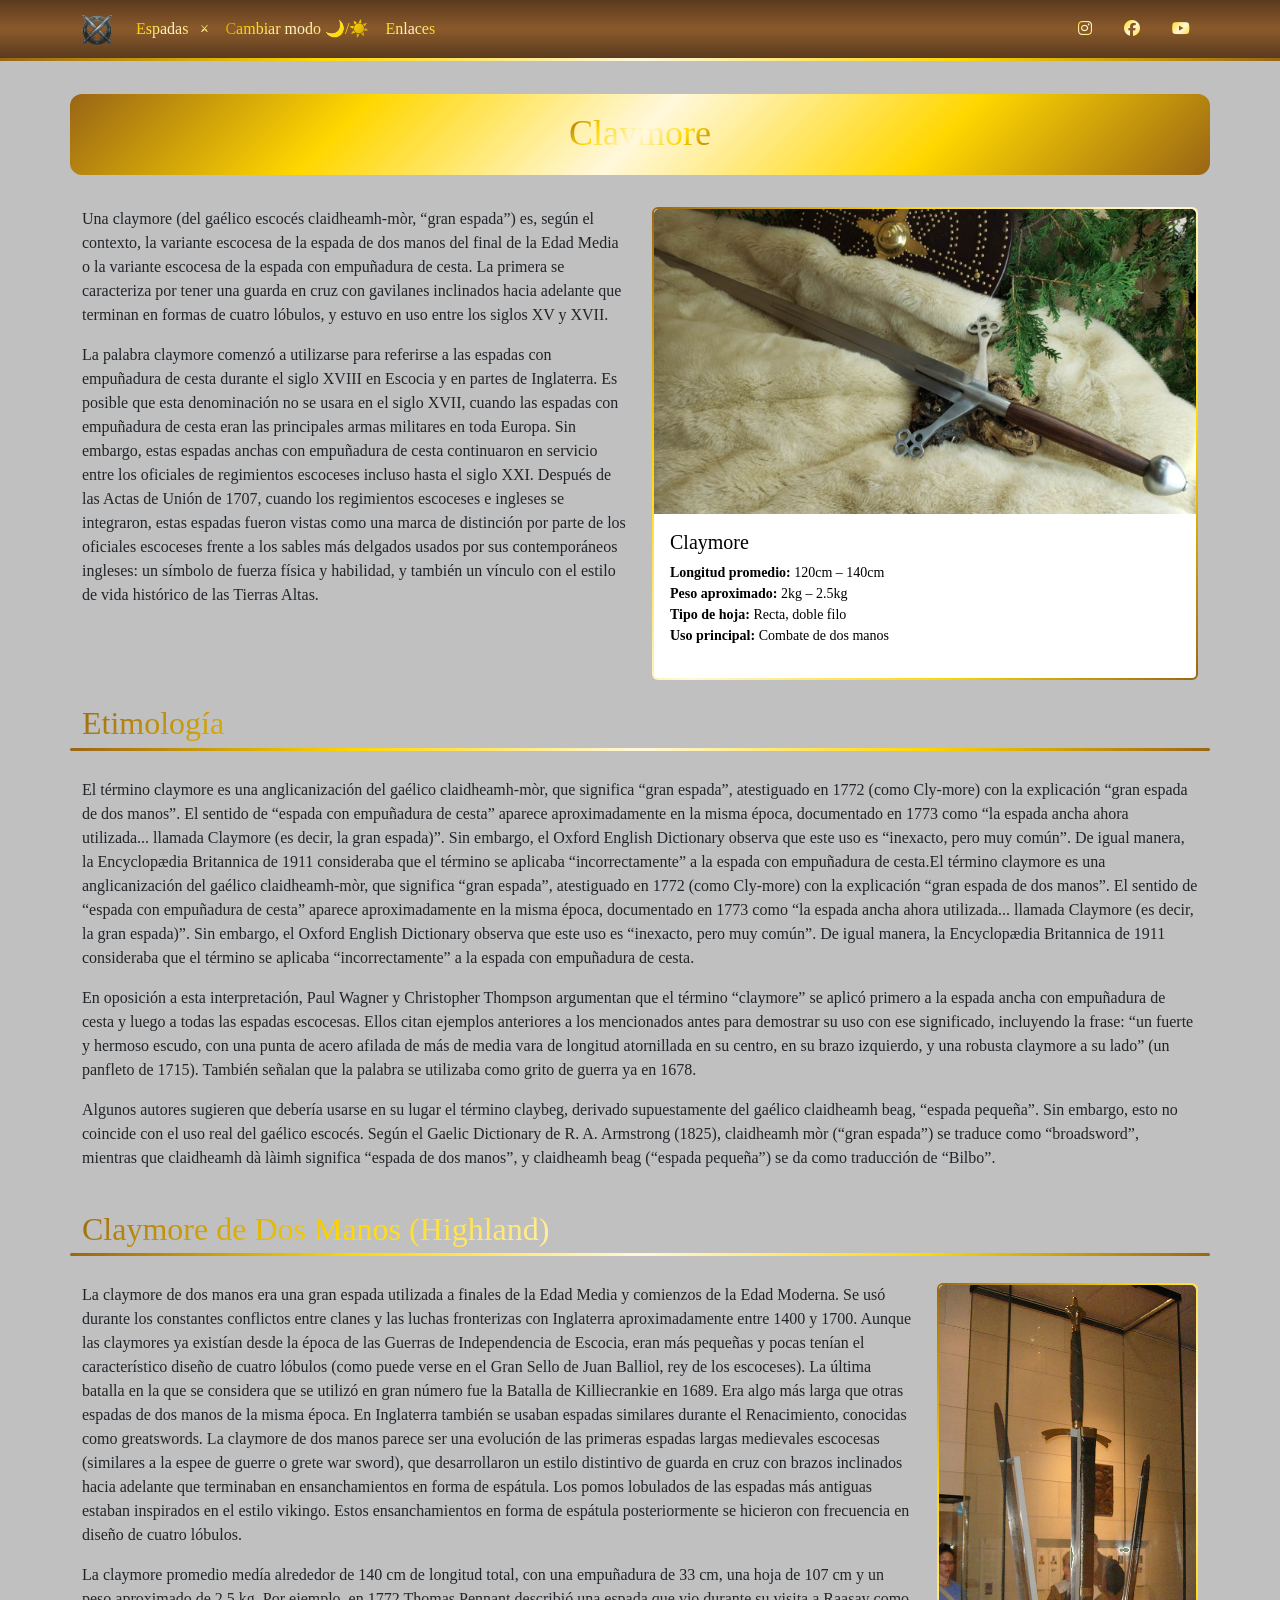
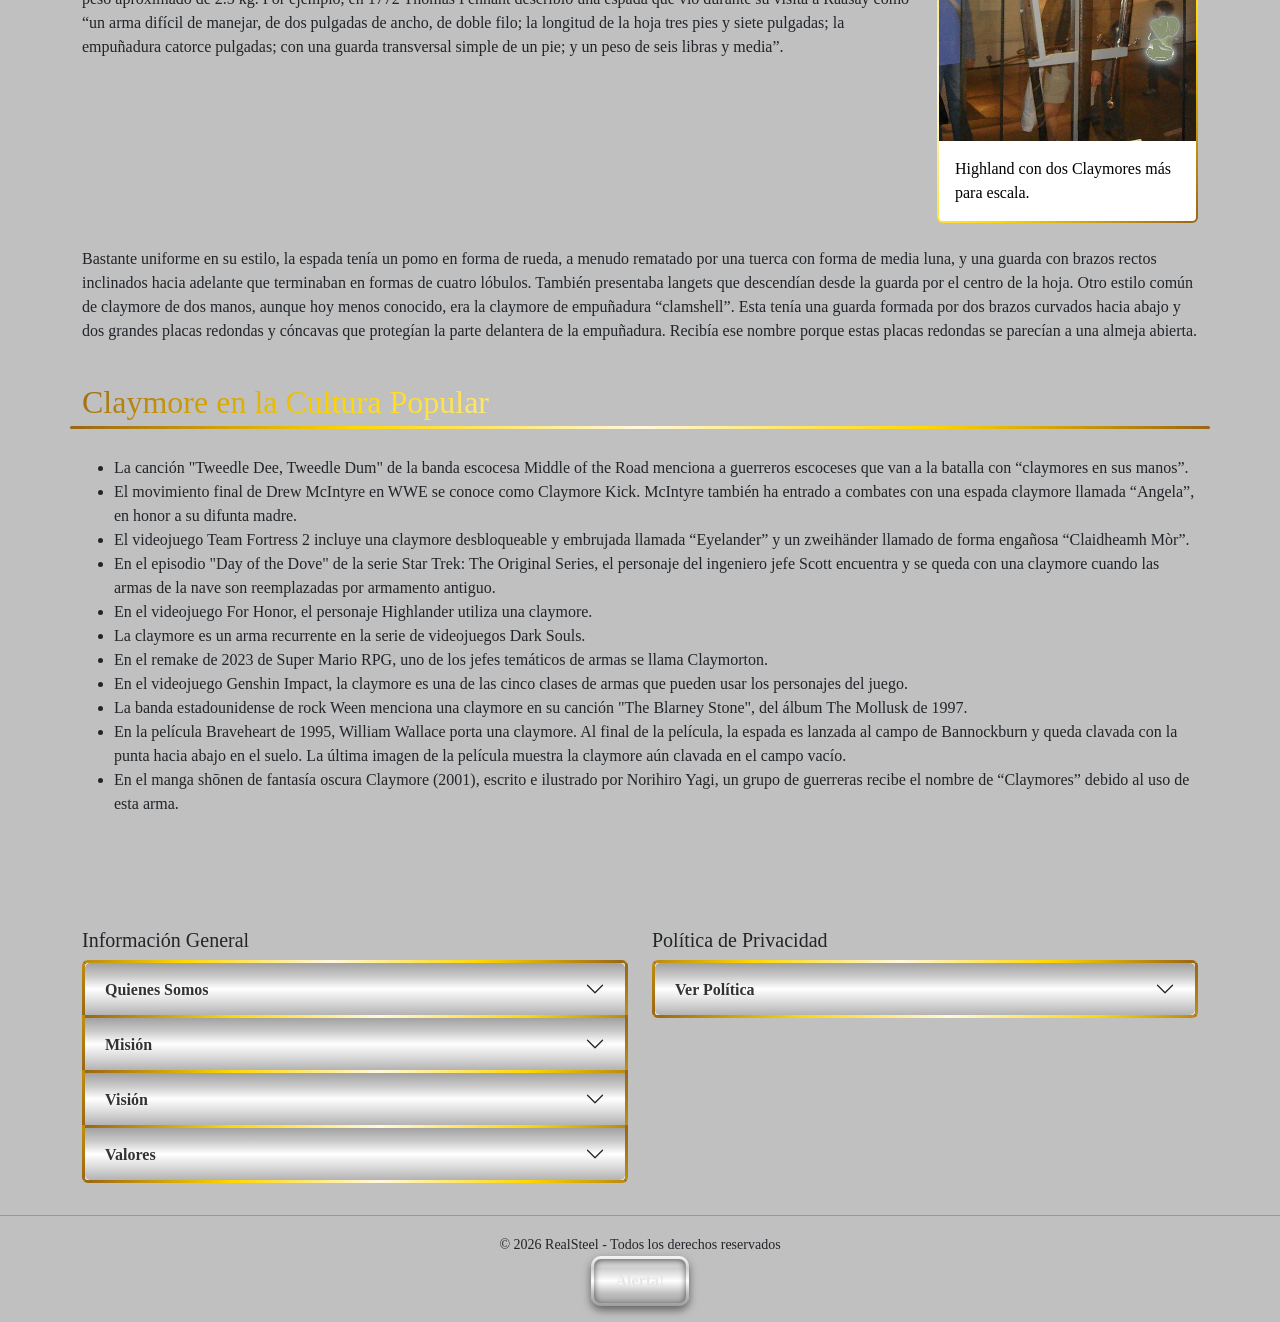
==== Claymore.html @ d8ab228f "Add files via upload" ====
<!doctype html>
<html lang="en">

<head>
    <meta charset="UTF-8" />
    <meta name="viewport" content="width=device-width, initial-scale=1.0" />
    <meta name="description" content="Página web Sobre Diferentes Tipos de Espadas" />
    <meta name="keywords"
        content="Espadas, claymores, espada escocesa, scottish claymore, greatsword scotland, espada de dos manos escocesa, highland claymore, espada medieval escocesa, historia de la claymore, empuñadura, filo, fragua" />
    <meta name="robots" content="index, follow" />
    <meta name="author" content="Ernesto Díaz" />
    <title>Claymore -RealSteel</title>

    <link rel="icon" type="image/png" href="IMGS/icono.png" />
    <link href="https://cdn.jsdelivr.net/npm/bootstrap@5.3.8/dist/css/bootstrap.min.css" rel="stylesheet"
        integrity="sha384-sRIl4kxILFvY47J16cr9ZwB07vP4J8+LH7qKQnuqkuIAvNWLzeN8tE5YBujZqJLB" crossorigin="anonymous" />
    <link rel="stylesheet" href="Css/Estilos.css" />
    <link rel="stylesheet" href="https://cdnjs.cloudflare.com/ajax/libs/font-awesome/6.5.0/css/all.min.css">
</head>

<body>
    <script src="https://cdn.jsdelivr.net/npm/bootstrap@5.3.8/dist/js/bootstrap.bundle.min.js"
        integrity="sha384-FKyoEForCGlyvwx9Hj09JcYn3nv7wiPVlz7YYwJrWVcXK/BmnVDxM+D2scQbITxI"
        crossorigin="anonymous"></script>

    <nav class="navbar navbar-expand-lg navbar-custom sword-metal fixed-top">
        <div class="container">
            <a class="navbar-brand" href="index.html">
                <img src="IMGS/icono.png" alt="icono" width="30" height="30" />
            </a>
            <button class="navbar-toggler" type="button" data-bs-toggle="collapse"
                data-bs-target="#navbarSupportedContent" aria-controls="navbarSupportedContent" aria-expanded="false"
                aria-label="Toggle navigation">
                <span class="navbar-toggler-icon"></span>
            </button>
            <div class="collapse navbar-collapse" id="navbarSupportedContent">
                <ul class="navbar-nav me-auto mb-2 mb-lg-0">
                    <li class="nav-item dropdown">
                        <a class="nav-link dropdown-toggle" href="#" role="button" data-bs-toggle="dropdown"
                            aria-expanded="false">
                            Espadas
                        </a>
                        <ul class="dropdown-menu card-metal">
                            <li>
                                <a class="dropdown-item" href="Longsword.html">
                                    Longsword
                                </a>
                            </li>
                            <li>
                                <a class="dropdown-item" href="Gladius.html">
                                    Gladius
                                </a>
                            </li>
                            <li>
                                <a class="dropdown-item" href="Claymore.html">
                                    Claymore
                                </a>
                            </li>
                            <li>
                                <a class="dropdown-item" href="Katana.html">
                                    Katana
                                </a>
                            </li>
                            <li>
                                <a class="dropdown-item" href="Scimitarra.html">
                                    Scimitarra
                                </a>
                            </li>
                            <li>
                                <a class="dropdown-item" href="Zweihänder.html">
                                    Zweihänder
                                </a>
                            </li>
                            <li>
                                <a class="dropdown-item" href="Jian.html">
                                    Jian
                                </a>
                            </li>
                        </ul>
                    </li>
                    <li class="nav-item">
                        <a class="nav-link" href="#" onclick="cambiarModo()">
                            Cambiar modo 🌙/☀️
                        </a>
                    </li>
                    <li class="nav-item">
                        <a class="nav-link" href="Enlaces.html">Enlaces</a>
                    </li>
                </ul>
                <!-- ICONOS REDES SOCIALES A LA DERECHA -->
                <ul class="navbar-nav ms-auto mb-2 mb-lg-0">
                    <li class="nav-item ms-3">
                        <a class="nav-link" href="https://www.instagram.com/swordsofinsta/?hl=en" target="_blank">
                            <i class="fab fa-instagram"></i>
                        </a>
                    </li>

                    <li class="nav-item ms-3">
                        <a class="nav-link" href="https://www.facebook.com/baltimoreknife" target="_blank">
                            <i class="fab fa-facebook"></i>
                        </a>
                    </li>

                    <li class="nav-item ms-3">
                        <a class="nav-link" href="https://www.youtube.com/@BaltimoreKnifeandSwordCo" target="_blank">
                            <i class="fab fa-youtube"></i>
                        </a>
                    </li>
                </ul>
                </form>
            </div>
        </div>
    </nav>

    <br>

    <div class="container">
        <div class="row">
            <h1 class="leather mx-auto d-block"><span>Claymore</span></h1>
        </div>
        <br>
        <div class="row">
            <div class="col">
                <p>
                    Una claymore (del gaélico escocés claidheamh-mòr, “gran espada”) es, según el contexto, la variante
                    escocesa de la espada de dos manos del final de la Edad Media o la variante escocesa de la espada
                    con empuñadura de cesta. La primera se caracteriza por tener una guarda en cruz con gavilanes
                    inclinados hacia adelante que terminan en formas de cuatro lóbulos, y estuvo en uso entre los siglos
                    XV y XVII.
                </p>
                <p>
                    La palabra claymore comenzó a utilizarse para referirse a las espadas con empuñadura de cesta
                    durante el siglo XVIII en Escocia y en partes de Inglaterra. Es posible que esta denominación no se
                    usara en el siglo XVII, cuando las espadas con empuñadura de cesta eran las principales armas
                    militares en toda Europa. Sin embargo, estas espadas anchas con empuñadura de cesta continuaron en
                    servicio entre los oficiales de regimientos escoceses incluso hasta el siglo XXI. Después de las
                    Actas de Unión de 1707, cuando los regimientos escoceses e ingleses se integraron, estas espadas
                    fueron vistas como una marca de distinción por parte de los oficiales escoceses frente a los sables
                    más delgados usados por sus contemporáneos ingleses: un símbolo de fuerza física y habilidad, y
                    también un vínculo con el estilo de vida histórico de las Tierras Altas.
                </p>
            </div>
            <div class="col">
                <div class="card card-metal">
                    <img src="IMGS/claymore3.jpeg" class="card-img-top img-fluid" alt="Claymore" />
                    <div class="card-body">
                        <h5 class="card-title">Claymore</h5>
                        <ul class="list-unstyled small">
                            <li><strong>Longitud promedio:</strong> 120cm – 140cm</li>
                            <li><strong>Peso aproximado:</strong> 2kg – 2.5kg</li>
                            <li><strong>Tipo de hoja:</strong> Recta, doble filo</li>
                            <li><strong>Uso principal:</strong> Combate de dos manos</li>
                        </ul>
                    </div>
                </div>
            </div>
        </div>
    </div>
    <br>
    <h2 class="container subrayado-oro texto-gold">Etimología</h2>
    <br>
    <p class="container">
        El término claymore es una anglicanización del gaélico claidheamh-mòr, que significa “gran espada”, atestiguado
        en 1772 (como Cly-more) con la explicación “gran espada de dos manos”. El sentido de “espada con empuñadura de
        cesta” aparece aproximadamente en la misma época, documentado en 1773 como “la espada ancha ahora utilizada...
        llamada Claymore (es decir, la gran espada)”. Sin embargo, el Oxford English Dictionary observa que este uso es
        “inexacto, pero muy común”. De igual manera, la Encyclopædia Britannica de 1911 consideraba que el término se
        aplicaba “incorrectamente” a la espada con empuñadura de cesta.El término claymore es una anglicanización del
        gaélico claidheamh-mòr, que significa “gran espada”, atestiguado en 1772 (como Cly-more) con la explicación
        “gran espada de dos manos”. El sentido de “espada con empuñadura de cesta” aparece aproximadamente en la misma
        época, documentado en 1773 como “la espada ancha ahora utilizada... llamada Claymore (es decir, la gran
        espada)”. Sin embargo, el Oxford English Dictionary observa que este uso es “inexacto, pero muy común”. De igual
        manera, la Encyclopædia Britannica de 1911 consideraba que el término se aplicaba “incorrectamente” a la espada
        con empuñadura de cesta.
    </p>

    <p class="container">
        En oposición a esta interpretación, Paul Wagner y Christopher Thompson argumentan que el término “claymore” se
        aplicó primero a la espada ancha con empuñadura de cesta y luego a todas las espadas escocesas. Ellos citan
        ejemplos anteriores a los mencionados antes para demostrar su uso con ese significado, incluyendo la frase: “un
        fuerte y hermoso escudo, con una punta de acero afilada de más de media vara de longitud atornillada en su
        centro, en su brazo izquierdo, y una robusta claymore a su lado” (un panfleto de 1715). También señalan que la
        palabra se utilizaba como grito de guerra ya en 1678.
    </p>

    <p class="container">
        Algunos autores sugieren que debería usarse en su lugar el término claybeg, derivado supuestamente del gaélico
        claidheamh beag, “espada pequeña”. Sin embargo, esto no coincide con el uso real del gaélico escocés. Según el
        Gaelic Dictionary de R. A. Armstrong (1825), claidheamh mòr (“gran espada”) se traduce como “broadsword”,
        mientras que claidheamh dà làimh significa “espada de dos manos”, y claidheamh beag (“espada pequeña”) se da
        como traducción de “Bilbo”.
    </p>

    <br>
    <h2 class="container subrayado-oro texto-gold">Claymore de Dos Manos (Highland)</h2>
    <br>

    <div class="container">
        <div class="row">
            <div class="col">
                <p>
                    La claymore de dos manos era una gran espada utilizada a finales de la Edad Media y comienzos de la
                    Edad Moderna. Se usó durante los constantes conflictos entre clanes y las luchas fronterizas con
                    Inglaterra aproximadamente entre 1400 y 1700. Aunque las claymores ya existían desde la época de las
                    Guerras de Independencia de Escocia, eran más pequeñas y pocas tenían el característico diseño de
                    cuatro lóbulos (como puede verse en el Gran Sello de Juan Balliol, rey de los escoceses). La última
                    batalla en la que se considera que se utilizó en gran número fue la Batalla de Killiecrankie en
                    1689. Era algo más larga que otras espadas de dos manos de la misma época. En Inglaterra también se
                    usaban espadas similares durante el Renacimiento, conocidas como greatswords. La claymore de dos
                    manos parece ser una evolución de las primeras espadas largas medievales escocesas (similares a la
                    espee de guerre o grete war sword), que desarrollaron un estilo distintivo de guarda en cruz con
                    brazos inclinados hacia adelante que terminaban en ensanchamientos en forma de espátula. Los pomos
                    lobulados de las espadas más antiguas estaban inspirados en el estilo vikingo. Estos ensanchamientos
                    en forma de espátula posteriormente se hicieron con frecuencia en diseño de cuatro lóbulos.
                </p>
                <p>
                    La claymore promedio medía alrededor de 140 cm de longitud total, con una empuñadura de 33 cm, una
                    hoja de 107 cm y un peso aproximado de 2.5 kg. Por ejemplo, en 1772 Thomas Pennant describió una
                    espada que vio durante su visita a Raasay como “un arma difícil de manejar, de dos pulgadas de
                    ancho, de doble filo; la longitud de la hoja tres pies y siete pulgadas; la empuñadura catorce
                    pulgadas; con una guarda transversal simple de un pie; y un peso de seis libras y media”.
                </p>
            </div>
            <div class="col-md-3">
                <div class="card card-metal">
                    <img src="IMGS/claymorehigh.JPG" class="card-img-top" alt="Highlandclaymores">
                    <div class="card-body">
                        <p class="card-text">Highland con dos Claymores más para escala.</p>
                    </div>
                </div>
            </div>
        </div>
    </div>

    <br>

    <p class="container">
        Bastante uniforme en su estilo, la espada tenía un pomo en forma de rueda, a menudo rematado por una tuerca con
        forma de media luna, y una guarda con brazos rectos inclinados hacia adelante que terminaban en formas de cuatro
        lóbulos. También presentaba langets que descendían desde la guarda por el centro de la hoja. Otro estilo común
        de claymore de dos manos, aunque hoy menos conocido, era la claymore de empuñadura “clamshell”. Esta tenía una
        guarda formada por dos brazos curvados hacia abajo y dos grandes placas redondas y cóncavas que protegían la
        parte delantera de la empuñadura. Recibía ese nombre porque estas placas redondas se parecían a una almeja
        abierta.
    </p>

    <br>

    <h2 class="container subrayado-oro texto-gold">Claymore en la Cultura Popular</h2>
    <br>


    <div class="container">
        <div class="row">
            <div class="col">
                <ul>
                    <li>
                        La canción "Tweedle Dee, Tweedle Dum" de la banda escocesa Middle of the Road menciona a
                        guerreros escoceses que van a la batalla con “claymores en sus manos”.
                    </li>
                    <li>
                        El movimiento final de Drew McIntyre en WWE se conoce como Claymore Kick. McIntyre también ha
                        entrado a combates con una espada claymore llamada “Angela”, en honor a su difunta madre.
                    </li>
                    <li>
                        El videojuego Team Fortress 2 incluye una claymore desbloqueable y embrujada llamada “Eyelander”
                        y un zweihänder llamado de forma engañosa “Claidheamh Mòr”.
                    </li>
                    <li>
                        En el episodio "Day of the Dove" de la serie Star Trek: The Original Series, el personaje del
                        ingeniero jefe Scott encuentra y se queda con una claymore cuando las armas de la nave son
                        reemplazadas por armamento antiguo.
                    </li>
                    <li>En el videojuego For Honor, el personaje Highlander utiliza una claymore.
                    </li>
                    <li>La claymore es un arma recurrente en la serie de videojuegos Dark Souls.
                    </li>
                    <li>
                        En el remake de 2023 de Super Mario RPG, uno de los jefes temáticos de armas se llama
                        Claymorton.
                    </li>
                    <li>
                        En el videojuego Genshin Impact, la claymore es una de las cinco clases de armas que pueden usar
                        los personajes del juego.
                    </li>
                    <li>
                        La banda estadounidense de rock Ween menciona una claymore en su canción "The Blarney Stone",
                        del álbum The Mollusk de 1997.
                    </li>
                    <li>
                        En la película Braveheart de 1995, William Wallace porta una claymore. Al final de la película,
                        la espada es lanzada al campo de Bannockburn y queda clavada con la punta hacia abajo en el
                        suelo. La última imagen de la película muestra la claymore aún clavada en el campo vacío.
                    </li>
                    <li>
                        En el manga shōnen de fantasía oscura Claymore (2001), escrito e ilustrado por Norihiro Yagi, un
                        grupo de guerreras recibe el nombre de “Claymores” debido al uso de esta arma.
                    </li>
                </ul>
            </div>
        </div>
    </div>
    <br>

    <footer class="footer-pers mt-5 pt-4 pb-3">

        <div class="container">

            <div class="row">

                <div class="col-md-6 mb-3">
                    <h5>Información General</h5>

                    <div class="accordion" id="accordionInfo">

                        <div class="accordion-item">
                            <h2 class="accordion-header">
                                <button class="accordion-button collapsed" type="button" data-bs-toggle="collapse"
                                    data-bs-target="#collapseOne">
                                    Quienes Somos
                                </button>
                            </h2>

                            <div id="collapseOne" class="accordion-collapse collapse" data-bs-parent="#accordionInfo">

                                <div class="accordion-body">
                                    Somos una plataforma digital dedicada a compartir conocimiento sobre el mundo de las
                                    espadas, su historia y su importancia cultural a lo largo del tiempo. Nuestro
                                    objetivo es ofrecer información clara y accesible sobre los distintos tipos de
                                    espadas, sus orígenes y su evolución en diferentes civilizaciones. Buscamos
                                    despertar el interés por la historia, la artesanía y las tradiciones que rodean
                                    estas armas históricas.
                                </div>

                            </div>
                        </div>


                        <div class="accordion-item">
                            <h2 class="accordion-header">
                                <button class="accordion-button collapsed" type="button" data-bs-toggle="collapse"
                                    data-bs-target="#collapseMision">
                                    Misión
                                </button>
                            </h2>

                            <div id="collapseMision" class="accordion-collapse collapse"
                                data-bs-parent="#accordionInfo">

                                <div class="accordion-body">
                                    Nuestra misión es proporcionar contenido educativo y confiable que permita a los
                                    usuarios conocer la historia, las características y el proceso de creación de las
                                    espadas. A través de información organizada y recursos interactivos, buscamos
                                    fomentar el aprendizaje y el interés por la historia y la cultura de diferentes
                                    épocas y regiones.
                                </div>

                            </div>
                        </div>

                        <div class="accordion-item">
                            <h2 class="accordion-header">
                                <button class="accordion-button collapsed" type="button" data-bs-toggle="collapse"
                                    data-bs-target="#collapseVision">
                                    Visión
                                </button>
                            </h2>

                            <div id="collapseVision" class="accordion-collapse collapse"
                                data-bs-parent="#accordionInfo">

                                <div class="accordion-body">
                                    Aspiramos a convertirnos en una referencia digital para quienes desean aprender
                                    sobre la historia y evolución de las espadas en el mundo. Queremos que nuestra
                                    plataforma sea reconocida por la calidad de su contenido, su enfoque educativo y su
                                    capacidad para inspirar curiosidad y conocimiento en nuestros visitantes.
                                </div>

                            </div>
                        </div>


                        <div class="accordion-item">
                            <h2 class="accordion-header">
                                <button class="accordion-button collapsed" type="button" data-bs-toggle="collapse"
                                    data-bs-target="#collapseValores">
                                    Valores
                                </button>
                            </h2>

                            <div id="collapseValores" class="accordion-collapse collapse"
                                data-bs-parent="#accordionInfo">

                                <div class="accordion-body">
                                    Conocimiento, Respeto, Calidad, Accesibilidad, Curiosidad, Responsabilidad
                                    Integridad y Excelencia.
                                </div>

                            </div>
                        </div>

                    </div>
                </div>

                <div class="col-md-6 mb-3">

                    <h5>Política de Privacidad</h5>

                    <div class="accordion accordion" id="accordionPrivacidad">

                        <div class="accordion-item">

                            <h2 class="accordion-header">

                                <button class="accordion-button collapsed" type="button" data-bs-toggle="collapse"
                                    data-bs-target="#collapsePrivacidad">

                                    Ver Política

                                </button>

                            </h2>

                            <div id="collapsePrivacidad" class="accordion-collapse collapse"
                                data-bs-parent="#accordionPrivacidad">

                                <div class="accordion-body">

                                    No recopilamos información personal sin consentimiento.
                                    La plataforma se utiliza únicamente con fines educativos
                                    y no almacena datos sensibles de los usuarios.

                                    <br><br>

                                    <button type="button" class="btn btn-primary btn-cueroplata btn-hoverfx"
                                        id="btnModalPrivacidad" class="btn btn-primary btn-cueroplata btn-hoverfx">
                                        Más información
                                    </button>

                                    <div class="modal fade" id="modalPoliticaPrivacidad" tabindex="-1">
                                        <div class="modal-dialog modal-xl">
                                            <div class="modal-content card-metal">
                                                <div class="modal-header">
                                                    <h5 class="modal-title w-100 text-center fs-2">Política de
                                                        Privacidad</h5>
                                                </div>
                                                <div class="modal-body">


                                                    <p>
                                                        En RealSteel, respetamos la privacidad de los usuarios que
                                                        visitan
                                                        nuestro sitio web. Esta política explica cómo se maneja la
                                                        información dentro
                                                        de esta plataforma educativa.
                                                    </p>

                                                    <br>
                                                    <br>
                                                    <h3>1. Propósito del sitio web</h3>

                                                    <p>
                                                        RealSteel es una plataforma desarrollada con fines educativos
                                                        como parte de un
                                                        proyecto académico. Su objetivo es presentar curiosidades y
                                                        retos sobre
                                                        diferentes temas del mundo, promoviendo el aprendizaje y la
                                                        exploración del
                                                        conocimiento.
                                                    </p>

                                                    <br>
                                                    <br>
                                                    <h3>2. Información que recopilamos</h3>

                                                    <p>
                                                        Este sitio web no recopila información personal sensible de los
                                                        usuarios.
                                                        La única información que puede ser enviada por el usuario es a
                                                        través del
                                                        formulario de contacto, donde se solicita:
                                                    </p>

                                                    <ul>
                                                        <li>Dirección de correo electrónico</li>
                                                        <li>Mensaje o comentario enviado voluntariamente por el usuario
                                                        </li>
                                                    </ul>

                                                    <p>
                                                        Esta información se utiliza únicamente para responder consultas
                                                        o comentarios
                                                        relacionados con el sitio.
                                                    </p>

                                                    <br>
                                                    <br>
                                                    <h3>3. Uso de la información</h3>

                                                    <p>
                                                        La información proporcionada por los usuarios se utilizará
                                                        exclusivamente para:
                                                    </p>

                                                    <ol>
                                                        <li>Responder preguntas o comentarios enviados a través del
                                                            formulario.</li>
                                                        <li>Mejorar el contenido y funcionamiento del sitio web.</li>
                                                        <li>Mantener comunicación relacionada con el uso de la
                                                            plataforma.</li>
                                                    </ol>

                                                    <p>
                                                        En ningún caso la información será vendida, compartida o
                                                        distribuida a terceros.
                                                    </p>

                                                    <br>
                                                    <br>
                                                    <h3>4. Contenido externo</h3>

                                                    <p>
                                                        Este sitio web incluye contenido incrustado de servicios
                                                        externos como videos
                                                        de YouTube y mapas de Google Maps. Estos servicios pueden
                                                        recopilar información
                                                        según sus propias políticas de privacidad.
                                                    </p>

                                                    <p>
                                                        Para más información sobre sus políticas, se recomienda visitar
                                                        sus páginas
                                                        oficiales.
                                                    </p>

                                                    <br>
                                                    <br>
                                                    <h3>5. Seguridad de la información</h3>

                                                    <p>
                                                        Aunque este sitio no almacena datos personales sensibles, se
                                                        procura mantener
                                                        buenas prácticas de seguridad para proteger la información
                                                        enviada por los
                                                        usuarios.
                                                    </p>

                                                    <br>
                                                    <br>
                                                    <h3>6. Cambios en la política de privacidad</h3>

                                                    <p>
                                                        Esta política de privacidad puede actualizarse en cualquier
                                                        momento para
                                                        reflejar cambios en el sitio web o en sus funcionalidades.
                                                    </p>

                                                    <br>
                                                    <br>
                                                    <h3>7. Contacto</h3>

                                                    <p>
                                                        Si tienes alguna pregunta sobre esta política de privacidad o
                                                        sobre el
                                                        funcionamiento del sitio, puedes comunicarte a través de la
                                                        sección
                                                        <strong>Contáctenos</strong> o enviar un correo electrónico al
                                                        administrador
                                                        del sitio.
                                                    </p>
                                                </div>
                                                <div class="modal-footer">
                                                    <button type="button" class="btn btn-cueroplata"
                                                        data-bs-dismiss="modal">Cerrar</button>
                                                </div>
                                            </div>
                                        </div>
                                    </div>


                                </div>

                            </div>

                        </div>

                    </div>

                </div>

            </div>

        </div>

        <hr>

        <div class="text-center">
            <small>© 2026 RealSteel - Todos los derechos reservados</small>
        </div>

        <button id="btnAlerta" type="button" class="btn btn-dark btn-cueroplata mx-auto d-block btn-hoverfx">
            Alerta!
        </button>

        <div class="collapse mt-3" id="Alertaroja">
            <div class="alert alert-danger alert-dismissible fade show" role="alert">
                Llegaste al final de la página! 🗡️

                <button type="button" class="btn-close" data-bs-dismiss="alert">
                </button>


    </footer>

    <script> function cambiarModo() {
            document.body.classList.toggle("dark-mode");
        }
    </script>

    <script src="JS/cositasjava.js"></script>
</body>

</html>
---- Css/Estilos.css ----
:root {
    /* Gradiente dorado principal */
    --gold-gradient: linear-gradient(
        135deg,
        #996515,
        #ffd700,
        #fff8dc,
        #ffd700,
        #996515
    );

    /* Gradiente dorado horizontal */
    --gold-gradient-horizontal: linear-gradient(
        90deg,
        #996515,
        #ffd700,
        #fff8dc,
        #ffd700,
        #996515
    );

    /* Metal claro */
    --silver-gradient: linear-gradient(
        to bottom,
        #f5f5f5 0%,
        #cfcfcf 25%,
        #ffffff 50%,
        #bfbfbf 75%,
        #9e9e9e 100%
    );
}

body {
    background:
        silver;
    
font-family: 'Lora', serif;
padding-top:70px;

}

.dark-mode {
    background: linear-gradient(to bottom, black 40%, rgb(32, 32, 32) 80%, rgb(55, 55, 55) 100%);
    color: white;
}

.subrayado-oro{
    position: relative;
    padding-bottom: 8px;
}

.subrayado-oro::after{
    content: "";
    position: absolute;
    left: 0;
    bottom: -5px;
    width: 100%;
    height: 3px;
    background: var(--gold-gradient);
    border-radius: 2px;
}

.navbar-custom .navbar-toggler-icon {
    background-image: none;
    width: 30px;
    height: 20px;

    background:
        var(--gold-gradient-horizontal) top,
        var(--gold-gradient-horizontal) center,
        var(--gold-gradient-horizontal) bottom;

    background-size: 100% 3px;
    background-repeat: no-repeat;
}

.basicmargen {
    margin-left: 50px;
    margin-right: 50px;
    text-align: center;
}

.dark-mode .card-metal{
    color:black;
}

.card-metal .popover-body {
    background: white;
    color: black;
}

.cardwi {
    max-width: 367px;
    width: 100%;
}

.dark-mode .card-metal .popover-body{
    background: #1a1a1a;
    color: white;
}

.dark-mode .card-metal .popover-header{
    color: black;
}

.dark-mode .card-metal{
    background:
    linear-gradient(#1a1a1a, #1a1a1a) padding-box,
    var(--gold-gradient);

    color: white;
}

.dark-mode .whitetxt {
    color: white;
}

.dark-mode p {
    color: white;
}

.accordion-button {
    background: linear-gradient(
    to bottom,
    #a1a1a1 0%,
    #c9c9c9 25%,
    #ffffff 50%,
    #dadada 75%,
    #b3b3b3 100%
    );
    color: #333;
    font-weight: 600;
}

.accordion-button:not(.collapsed) {
    background: linear-gradient(
    to bottom,
    #a1a1a1 0%,
    #c9c9c9 25%,
    #ffffff 50%,
    #dadada 75%,
    #b3b3b3 100%
    );
}

.accordion-item {
    border: 3px solid transparent;
    overflow: hidden;

    background:
    linear-gradient(white, white) padding-box,
    var(--gold-gradient);

    color: black;
}

.dark-mode .accordion-item {
    background:
    linear-gradient(#1a1a1a, #1a1a1a) padding-box,
    var(--gold-gradient);

    color: white;
}

.navbar-custom {
    background:
        url("../IMGS/leathertexture.jpg"),
        linear-gradient(
            to bottom,
            #5a3b1e,
            #8b5a2b,
            #5a3b1e
        );

    background-size: cover, 100%;
    background-position: center;
    color: #f5f5f5;

    border-bottom: 3px solid transparent;

    border-image: var(--gold-gradient-horizontal) 1;
}

.navbar-custom .nav-link {
    background: var(--gold-gradient);

    background-clip: text;
    -webkit-background-clip: text;

    color: transparent;
    -webkit-text-fill-color: transparent;
}

.navbar-custom .nav-link:hover {
    filter: brightness(1.5);
}

.leather {
    padding: 15px;
    text-align: center;
    font-size: 36px;
    border-radius: 12px;
    color: #f5f5f5;

    border: 3px solid transparent;

    background:
        url("../IMGS/leathertexture.jpg") padding-box,
        var(--gold-gradient)
        border-box;

    background-size: cover, 100% 100%;
    background-position: center, center;
    background-clip: padding-box, border-box;
}

.espada-img {
    border: 3px solid gold;
    border-radius: 10px;
    display: block;
    width: 100%;
}

h1 span {
    display: inline-block;
    padding-bottom: 2px;

    background: var(--gold-gradient);
    background-clip: text;
    -webkit-background-clip: text;

    color: transparent;
    -webkit-text-fill-color: transparent;
}

.fijo {
    position:fixed;
    bottom: 0px;
    right: 0px;
}

.c-item {
    height: 96vh;
}

@media (max-width: 768px) {
    .c-item {
        height: 25vh;
    }
}

.img-borde-dorado {
    border: 3px solid transparent;
    border-radius: 6px;

    background:
        linear-gradient(white, white) padding-box,
        var(--gold-gradient) border-box;
}

.c-image {
    height: 100%;
    width: 100%;
    object-fit: cover;
}

.acorwi {
    max-width: 1100px;
    width: 100%;
    margin: auto;
}

.card-metal {
    border: 2px solid transparent;
    border-radius: 6px;

    background:
    linear-gradient(white, white) padding-box,
    var(--gold-gradient)
    border-box;

    color: black;
}

.btn-cueroplata {
    padding: 10px 22px;
    font-size: 16px;
    font-weight: 600;
    border-radius: 10px;

    border: 3px solid transparent;

    color: #e6e6e6;

    background:
        url("../IMGS/leathertexture.jpg") padding-box,
        var(--silver-gradient)
        border-box;

    background-size: cover, 100% 100%;
    background-position: center, center;
    background-clip: padding-box, border-box;

    box-shadow:
        inset 0 2px 6px rgba(0,0,0,0.6),
        0 4px 8px rgba(0,0,0,0.5);

    transition: all 0.3s ease;
}

.modal-header .btn-close {
    filter: invert(1);
}


.btn-hoverfx:hover {
    filter: brightness(1.15);
    transform: translateY(-3px);
    border-color: #ffd700 !important;
}

.texto-gold{
    background: var(--gold-gradient);
    padding-bottom: 3px;
    background-clip: text;
    -webkit-background-clip: text;
    -webkit-text-fill-color: transparent;
}

.card-metal .dropdown-item{
color: white;
}

.card-metal .dropdown-item:hover{
background-color: rgba(255,255,255,0.1);
}

.navbar .dropdown-toggle::after {
border:none;
content:"⚔";
font-size:10px;
margin-left:8px;

background: var(--gold-gradient);
background-clip: text;
-webkit-background-clip: text;
-webkit-text-fill-color: transparent;
}

/* MODO CLARO */
.dropdown-menu.card-metal .dropdown-item{
color: black;
}

/* MODO OSCURO */
.dark-mode .dropdown-menu.card-metal .dropdown-item{
color: white;
}
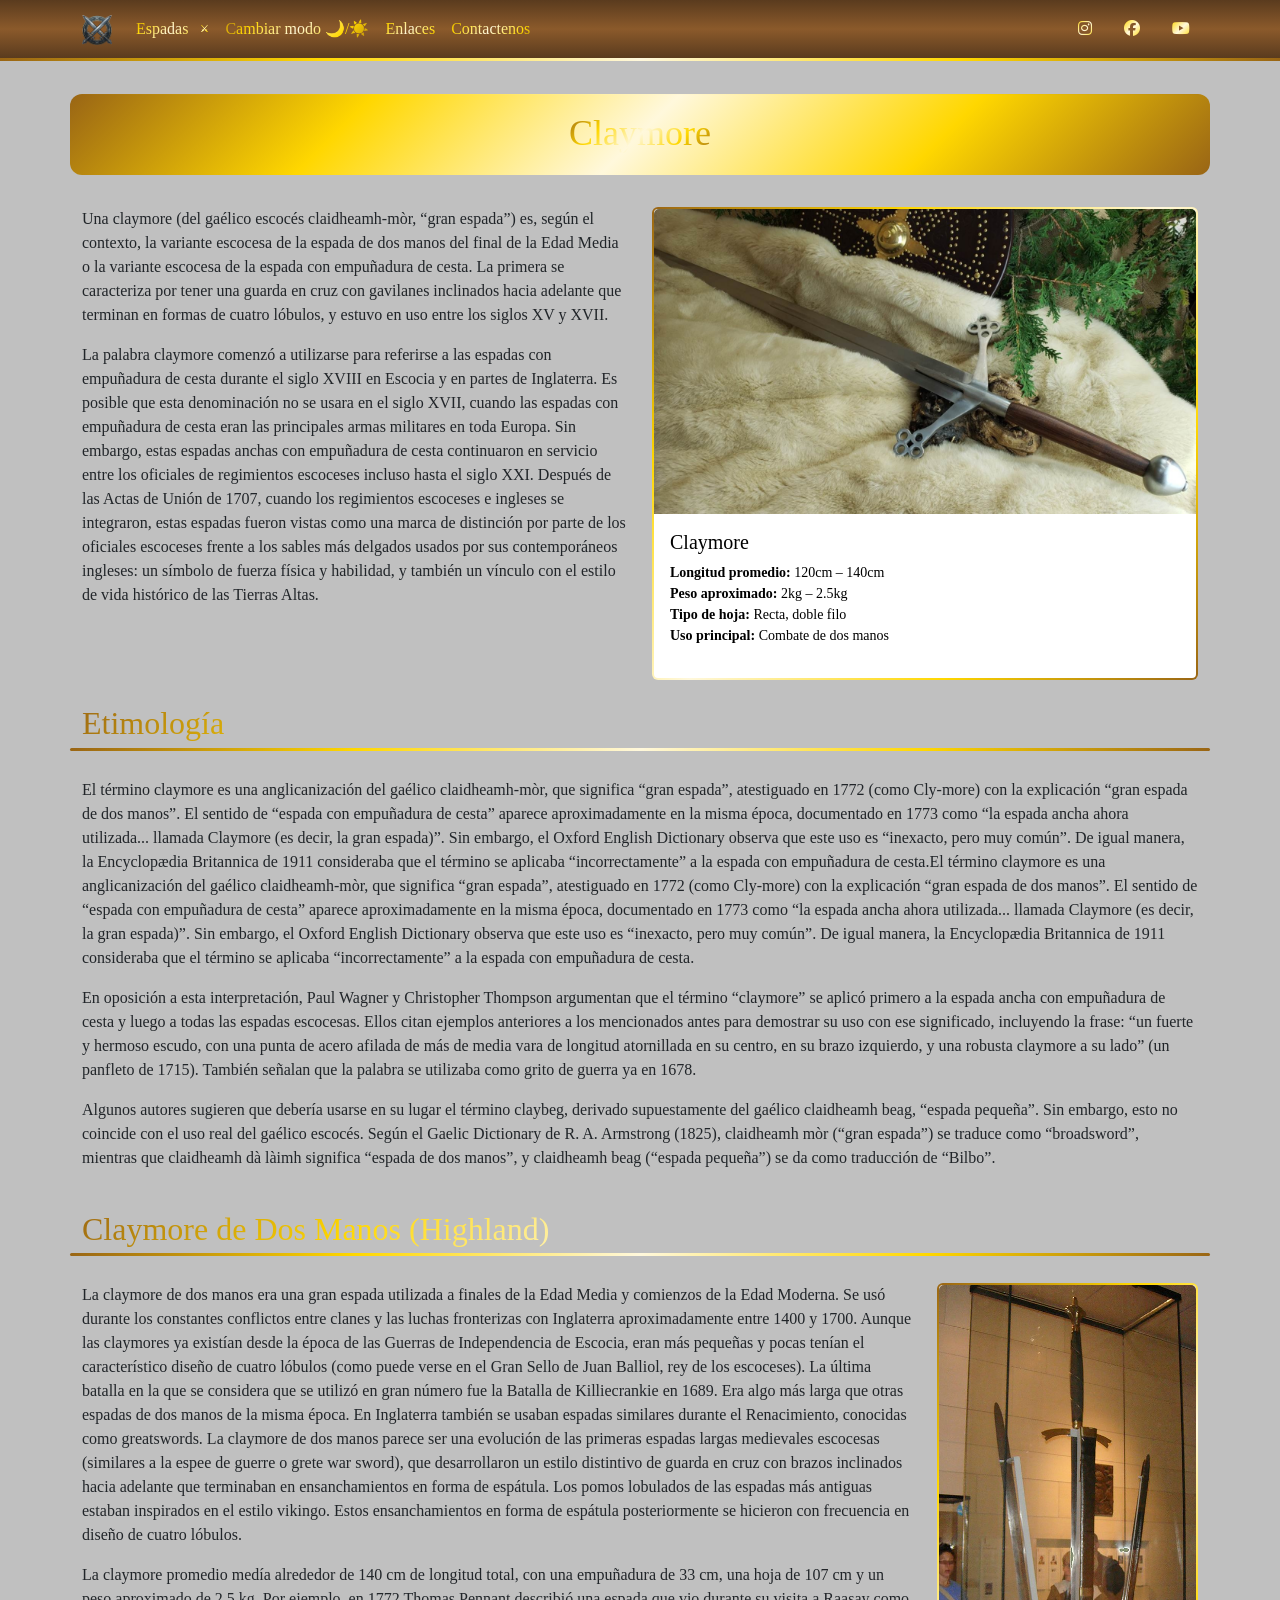
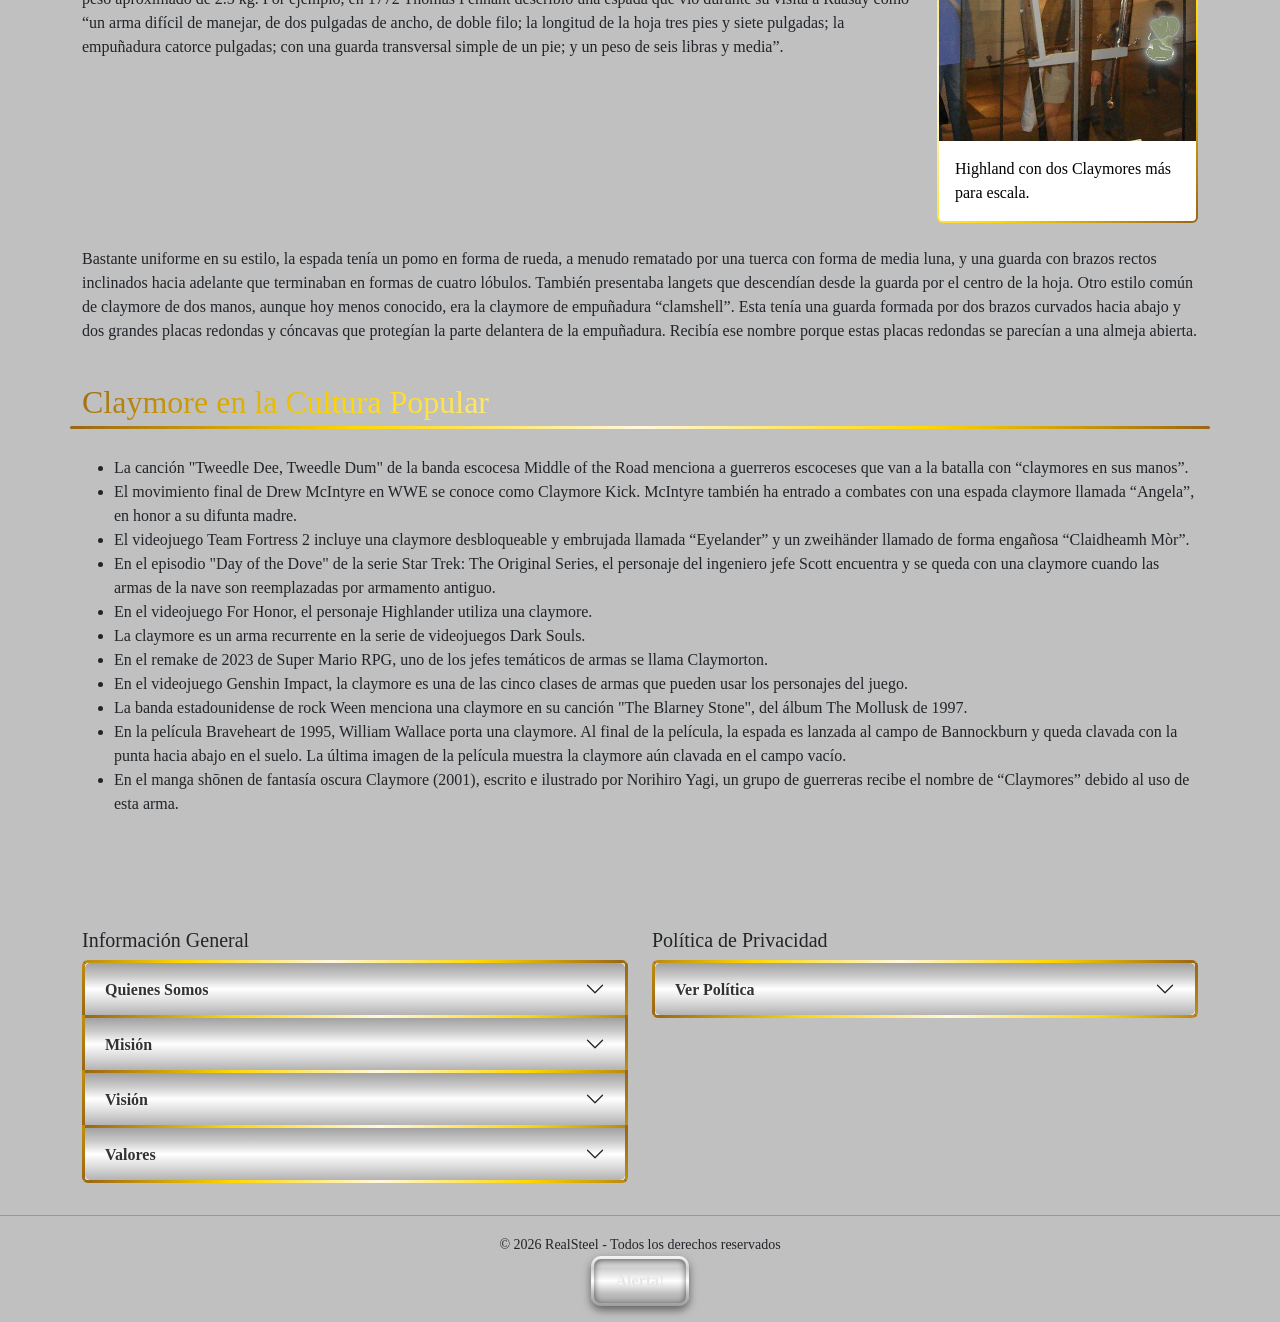
==== commit 0d93de4f: "Update Claymore.html" ====
--- a/Claymore.html
+++ b/Claymore.html
@@ -86,6 +86,9 @@
                     <li class="nav-item">
                         <a class="nav-link" href="Enlaces.html">Enlaces</a>
                     </li>
+                    <li class="nav-item">
+                        <a class="nav-link" href="Contactenos.html">Contactenos</a>
+                    </li>
                 </ul>
                 <!-- ICONOS REDES SOCIALES A LA DERECHA -->
                 <ul class="navbar-nav ms-auto mb-2 mb-lg-0">
@@ -620,4 +623,5 @@
     <script src="JS/cositasjava.js"></script>
 </body>
 
-</html>+
+</html>
